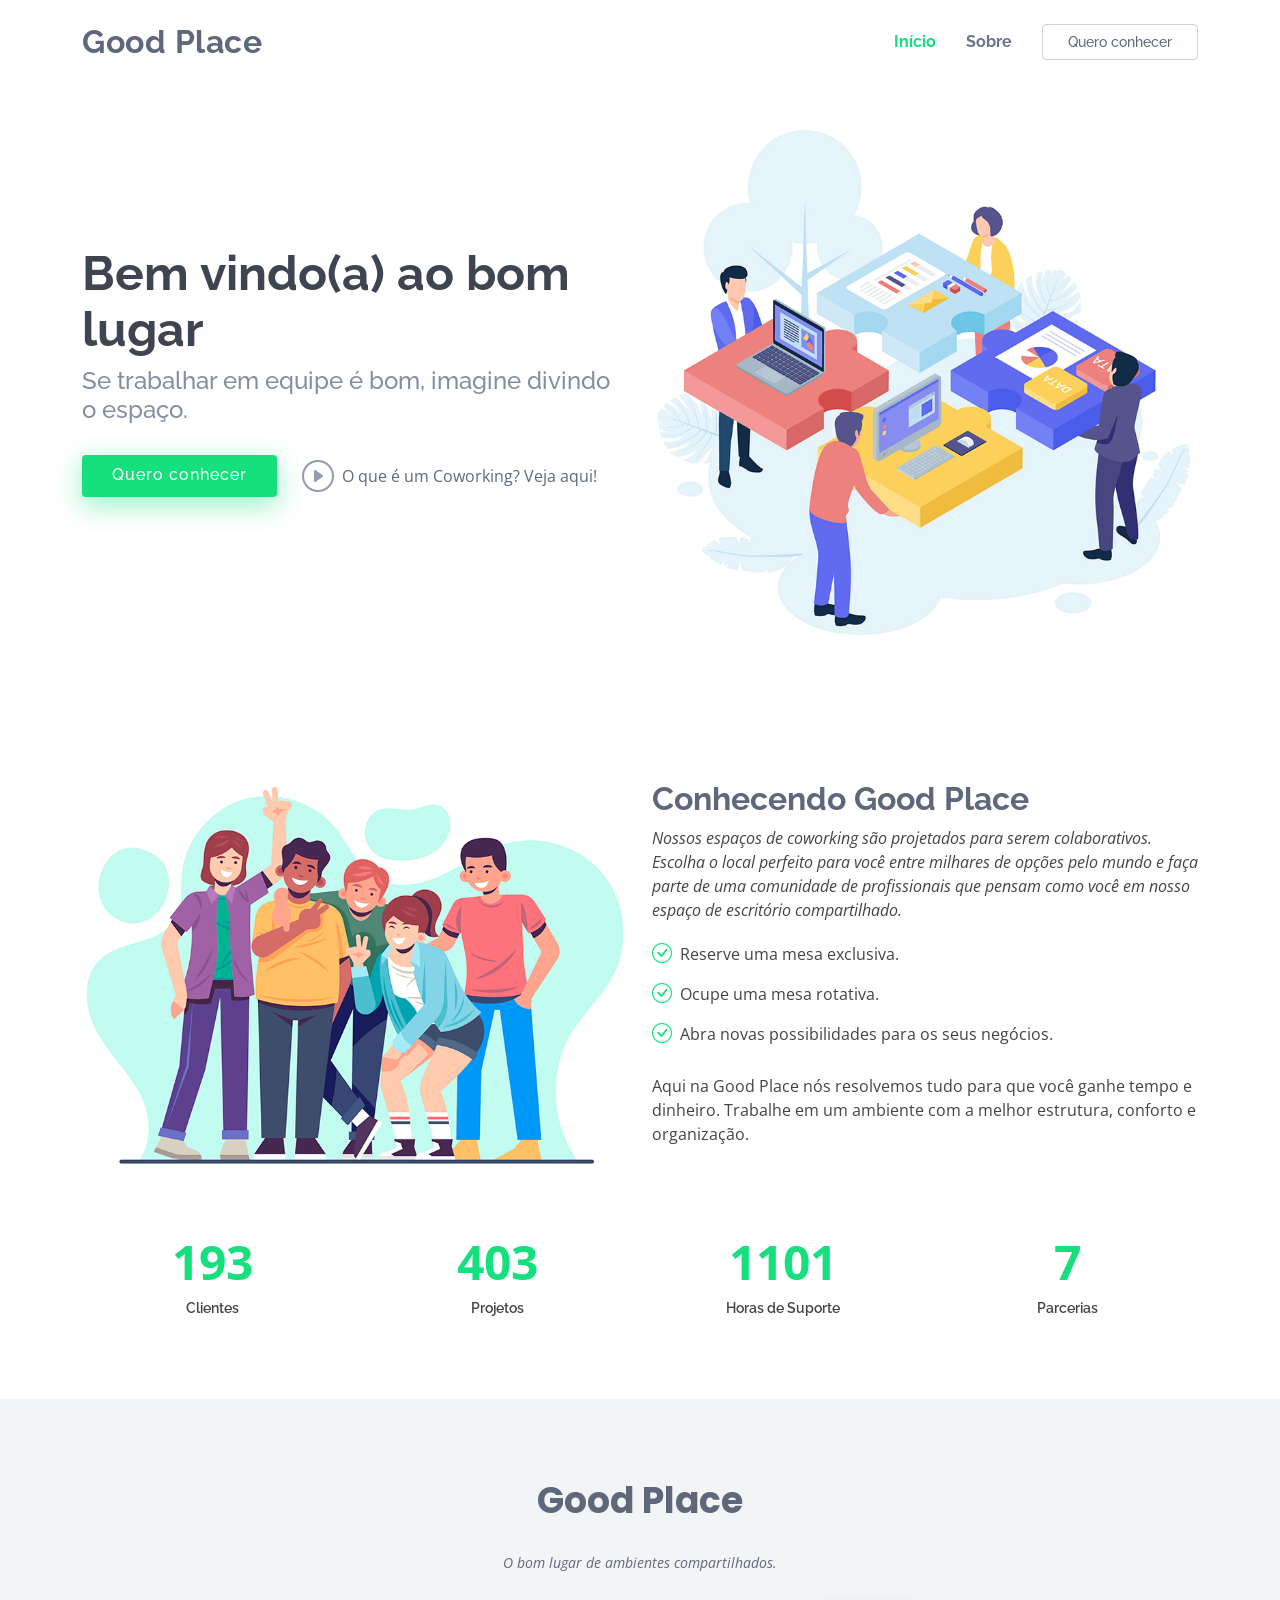
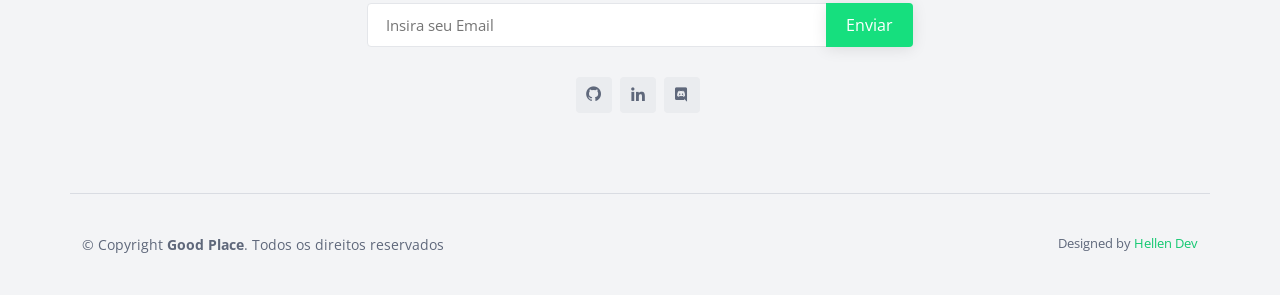
==== Good Place/index.html @ 53672e48 "última versão do webapp" ====
<!DOCTYPE html>
<html lang="en">

<head>
  <meta charset="utf-8">
  <meta content="width=device-width, initial-scale=1.0" name="viewport">

  <title>Good Place</title>
  <meta content="" name="description">
  <meta content="" name="keywords">

  <!-- Favicons -->
  <link href="assets/img/favicon.png" rel="icon">
  <link href="assets/img/apple-touch-icon.png" rel="apple-touch-icon">

  <!-- Google Fonts -->
  <link href="https://fonts.googleapis.com/css?family=Open+Sans:300,300i,400,400i,600,600i,700,700i|Raleway:300,300i,400,400i,500,500i,600,600i,700,700i|Poppins:300,300i,400,400i,500,500i,600,600i,700,700i" rel="stylesheet">

  <!-- Vendor CSS Files -->
  <link href="assets/vendor/bootstrap/css/bootstrap.min.css" rel="stylesheet">
  <link href="assets/vendor/bootstrap-icons/bootstrap-icons.css" rel="stylesheet">
  <link href="assets/vendor/boxicons/css/boxicons.min.css" rel="stylesheet">
  <link href="assets/vendor/glightbox/css/glightbox.min.css" rel="stylesheet">
  <link href="assets/vendor/swiper/swiper-bundle.min.css" rel="stylesheet">

  <!-- Template Main CSS File -->
  <link href="assets/css/style.css" rel="stylesheet">

  <!-- =======================================================
  * Template Name: eNno - v4.10.0
  * Template URL: https://bootstrapmade.com/enno-free-simple-bootstrap-template/
  * Author: BootstrapMade.com
  * License: https://bootstrapmade.com/license/
  ======================================================== -->
</head>

<body>

  <!-- ======= Header ======= -->
  <header id="header" class="fixed-top">
    <div class="container d-flex align-items-center justify-content-between">

      <h1 class="logo"><a href="index.html">Good Place</a></h1>
      <!-- Uncomment below if you prefer to use an image logo -->
      <!-- <a href="index.html" class="logo"><img src="assets/img/logo.png" alt="" class="img-fluid"></a>-->

      <nav id="navbar" class="navbar">
        <ul>
          <li><a class="nav-link scrollto active" href="#hero">Início</a></li>
          <li><a class="nav-link scrollto" href="#about">Sobre</a></li>
          <li><a class="getstarted scrollto" href="#about">Quero conhecer</a></li>
        </ul>
        <i class="bi bi-list mobile-nav-toggle"></i>
      </nav><!-- .navbar -->

    </div>
  </header><!-- End Header -->

  <!-- ======= Hero Section ======= -->
  <section id="hero" class="d-flex align-items-center">

    <div class="container">
      <div class="row">
        <div class="col-lg-6 pt-5 pt-lg-0 order-2 order-lg-1 d-flex flex-column justify-content-center">
          <h1>Bem vindo(a) ao bom lugar</h1>
          <h2>Se trabalhar em equipe é bom, imagine divindo o espaço.</h2>
          <div class="d-flex">
            <a href="#about" class="btn-get-started scrollto">Quero conhecer</a>
            <a href="https://youtu.be/cJDRf1ggTfU" class="glightbox btn-watch-video"><i class="bi bi-play-circle"></i><span>O que é um Coworking? Veja aqui!</span></a>
          </div>
        </div>
        <div class="col-lg-6 order-1 order-lg-2 hero-img">
          <img src="assets/img/hero-img.png" class="img-fluid animated" alt="">
        </div>
      </div>
    </div>

  </section><!-- End Hero -->

  <main id="main">

    

    <!-- ======= About Section ======= -->
    <section id="about" class="about">
      <div class="container">

        <div class="row">
          <div class="col-lg-6">
            <img src="assets/img/about.png" class="img-fluid" alt="">
          </div>
          <div class="col-lg-6 pt-4 pt-lg-0 content">
            <h3>Conhecendo Good Place</h3>
            <p class="fst-italic">
              Nossos espaços de coworking são projetados para serem colaborativos. Escolha o local perfeito para você entre milhares de opções pelo mundo e faça parte de uma comunidade de profissionais que pensam como você em nosso espaço de escritório compartilhado.
            </p>
            <ul>
              <li><i class="bi bi-check-circle"></i> Reserve uma mesa exclusiva.</li>
              <li><i class="bi bi-check-circle"></i> Ocupe uma mesa rotativa.</li>
              <li><i class="bi bi-check-circle"></i> Abra novas possibilidades para os seus negócios.</li>
            </ul>
            <p>
              Aqui na Good Place nós resolvemos tudo para que você ganhe tempo e dinheiro. Trabalhe em um ambiente com a melhor estrutura, conforto e organização.
            </p>
          </div>
        </div>

      </div>
    </section><!-- End About Section -->

    <!-- ======= Counts Section ======= -->
    <section id="counts" class="counts">
      <div class="container">

        <div class="row counters">

          <div class="col-lg-3 col-6 text-center">
            <span data-purecounter-start="0" data-purecounter-end="333" data-purecounter-duration="1" class="purecounter"></span>
            <p>Clientes</p>
          </div>

          <div class="col-lg-3 col-6 text-center">
            <span data-purecounter-start="0" data-purecounter-end="707" data-purecounter-duration="1" class="purecounter"></span>
            <p>Projetos</p>
          </div>

          <div class="col-lg-3 col-6 text-center">
            <span data-purecounter-start="0" data-purecounter-end="2001" data-purecounter-duration="1" class="purecounter"></span>
            <p>Horas de Suporte</p>
          </div>

          <div class="col-lg-3 col-6 text-center">
            <span data-purecounter-start="0" data-purecounter-end="13" data-purecounter-duration="1" class="purecounter"></span>
            <p>Parcerias</p>
          </div>

        </div>

      </div>
    </section><!-- End Counts Section -->

    
  </main><!-- End #main -->

  <!-- ======= Footer ======= -->
  <footer id="footer">

    <div class="footer-top">

      <div class="container">

        <div class="row  justify-content-center">
          <div class="col-lg-6">
            <h3>Good Place</h3>
            <p>O bom lugar de ambientes compartilhados.</p>
          </div>
        </div>

        <div class="row footer-newsletter justify-content-center">
          <div class="col-lg-6">
            <form action="" method="post">
              <input type="email" name="email" placeholder="Insira seu Email"><input type="submit" value="Enviar">
            </form>
          </div>
        </div>

        <div class="social-links">
          <a href="https://github.com/hellendev/" class="github"><i class="bx bxl-github"></i></a>
          <a href="https://www.linkedin.com/in/hellen-vitoria-032a63234/" class="linkedin"><i class="bx bxl-linkedin"></i></a>
          <a href="https://discord.com/channels/hellenvitoria#2309" class="discord"><i class="bx bxl-discord"></i></a>
        </div>

      </div>
    </div>

    <div class="container footer-bottom clearfix">
      <div class="copyright">
        &copy; Copyright <strong><span>Good Place</span></strong>. Todos os direitos reservados
      </div>
      <div class="credits">
        <!-- All the links in the footer should remain intact. -->
        <!-- You can delete the links only if you purchased the pro version. -->
        <!-- Licensing information: https://bootstrapmade.com/license/ -->
        <!-- Purchase the pro version with working PHP/AJAX contact form: https://bootstrapmade.com/enno-free-simple-bootstrap-template/ -->
        Designed by <a href="https://www.linkedin.com/in/hellen-vitoria-032a63234/"  >Hellen Dev</a>
      </div>
    </div>
  </footer><!-- End Footer -->

  <a href="#" class="back-to-top d-flex align-items-center justify-content-center"><i class="bi bi-arrow-up-short"></i></a>

  <!-- Vendor JS Files -->
  <script src="assets/vendor/purecounter/purecounter_vanilla.js"></script>
  <script src="assets/vendor/bootstrap/js/bootstrap.bundle.min.js"></script>
  <script src="assets/vendor/glightbox/js/glightbox.min.js"></script>
  <script src="assets/vendor/isotope-layout/isotope.pkgd.min.js"></script>
  <script src="assets/vendor/swiper/swiper-bundle.min.js"></script>
  <script src="assets/vendor/php-email-form/validate.js"></script>

  <!-- Template Main JS File -->
  <script src="assets/js/main.js"></script>

</body>

</html>
---- Good Place/assets/css/style.css ----
/**
* Template Name: eNno - v4.10.0
* Template URL: https://bootstrapmade.com/enno-free-simple-bootstrap-template/
* Author: BootstrapMade.com
* License: https://bootstrapmade.com/license/
*/

/*--------------------------------------------------------------
# General
--------------------------------------------------------------*/
body {
  font-family: "Open Sans", sans-serif;
  color: #444444;
}

a {
  color: #14c871;
  text-decoration: none;
}

a:hover {
  color: #206bfb;
  text-decoration: none;
}

h1,
h2,
h3,
h4,
h5,
h6 {
  font-family: "Raleway", sans-serif;
}

/*--------------------------------------------------------------
# Back to top button
--------------------------------------------------------------*/
.back-to-top {
  position: fixed;
  visibility: hidden;
  opacity: 0;
  right: 15px;
  bottom: 15px;
  z-index: 996;
  background: #16df7e;
  width: 40px;
  height: 40px;
  border-radius: 4px;
  transition: all 0.4s;
}

.back-to-top i {
  font-size: 24px;
  color: #fff;
  line-height: 0;
}

.back-to-top:hover {
  background: #33eb92;
  color: #fff;
}

.back-to-top.active {
  visibility: visible;
  opacity: 1;
}

/*--------------------------------------------------------------
# Header
--------------------------------------------------------------*/
#header {
  background: #fff;
  transition: all 0.5s;
  z-index: 997;
  padding: 20px 0;
}

#header.header-scrolled {
  box-shadow: 0px 2px 15px rgba(0, 0, 0, 0.1);
  padding: 12px 0;
}

#header .logo {
  font-size: 32px;
  margin: 0;
  padding: 0;
  line-height: 1;
  font-weight: 700;
  letter-spacing: 0.5px;
}

#header .logo a {
  color: #5f687b;
}

#header .logo img {
  max-height: 40px;
}

@media (max-width: 991px) {
  #header {
    padding: 12px 0;
  }
}

/*--------------------------------------------------------------
# Navigation Menu
--------------------------------------------------------------*/
/**
* Desktop Navigation 
*/
.navbar {
  padding: 0;
}

.navbar ul {
  margin: 0;
  padding: 0;
  display: flex;
  list-style: none;
  align-items: center;
}

.navbar li {
  position: relative;
}

.navbar a,
.navbar a:focus {
  display: flex;
  align-items: center;
  justify-content: space-between;
  padding: 10px 0 10px 30px;
  font-family: "Raleway", sans-serif;
  font-size: 16px;
  font-weight: 700;
  color: #6a7489;
  white-space: nowrap;
  transition: 0.3s;
}

.navbar a i,
.navbar a:focus i {
  font-size: 12px;
  line-height: 0;
  margin-left: 5px;
}

.navbar a:hover,
.navbar .active,
.navbar .active:focus,
.navbar li:hover>a {
  color: #16df7e;
}

.navbar .getstarted,
.navbar .getstarted:focus {
  padding: 10px 25px;
  margin-left: 30px;
  border-radius: 4px;
  line-height: 1;
  color: #5f687b;
  font-size: 14px;
  font-weight: 500;
  border: 1px solid #cdd1d9;
}

.navbar .getstarted:hover,
.navbar .getstarted:focus:hover {
  background: #206bfb;
  color: #fff;
  border-color: #206bfb;
}

.navbar .dropdown ul {
  display: block;
  position: absolute;
  left: 14px;
  top: calc(100% + 30px);
  margin: 0;
  padding: 10px 0;
  z-index: 99;
  opacity: 0;
  visibility: hidden;
  background: #fff;
  box-shadow: 0px 0px 30px rgba(127, 137, 161, 0.25);
  transition: 0.3s;
  border-radius: 4px;
}

.navbar .dropdown ul li {
  min-width: 200px;
}

.navbar .dropdown ul a {
  padding: 10px 20px;
  font-size: 15px;
  text-transform: none;
  font-weight: 600;
}

.navbar .dropdown ul a i {
  font-size: 12px;
}

.navbar .dropdown ul a:hover,
.navbar .dropdown ul .active:hover,
.navbar .dropdown ul li:hover>a {
  color: #16df7e;
}

.navbar .dropdown:hover>ul {
  opacity: 1;
  top: 100%;
  visibility: visible;
}

.navbar .dropdown .dropdown ul {
  top: 0;
  left: calc(100% - 30px);
  visibility: hidden;
}

.navbar .dropdown .dropdown:hover>ul {
  opacity: 1;
  top: 0;
  left: 100%;
  visibility: visible;
}

@media (max-width: 1366px) {
  .navbar .dropdown .dropdown ul {
    left: -90%;
  }

  .navbar .dropdown .dropdown:hover>ul {
    left: -100%;
  }
}

/**
* Mobile Navigation 
*/
.mobile-nav-toggle {
  color: #5f687b;
  font-size: 28px;
  cursor: pointer;
  display: none;
  line-height: 0;
  transition: 0.5s;
}

.mobile-nav-toggle.bi-x {
  color: #fff;
}

@media (max-width: 991px) {
  .mobile-nav-toggle {
    display: block;
  }

  .navbar ul {
    display: none;
  }
}

.navbar-mobile {
  position: fixed;
  overflow: hidden;
  top: 0;
  right: 0;
  left: 0;
  bottom: 0;
  background: rgba(73, 80, 94, 0.9);
  transition: 0.3s;
  z-index: 999;
}

.navbar-mobile .mobile-nav-toggle {
  position: absolute;
  top: 15px;
  right: 15px;
}

.navbar-mobile ul {
  display: block;
  position: absolute;
  top: 55px;
  right: 15px;
  bottom: 15px;
  left: 15px;
  padding: 10px 0;
  border-radius: 10px;
  background-color: #fff;
  overflow-y: auto;
  transition: 0.3s;
}

.navbar-mobile a,
.navbar-mobile a:focus {
  padding: 10px 20px;
  font-size: 15px;
  color: #5f687b;
}

.navbar-mobile a:hover,
.navbar-mobile .active,
.navbar-mobile li:hover>a {
  color: #16df7e;
}

.navbar-mobile .getstarted,
.navbar-mobile .getstarted:focus {
  margin: 15px;
  padding: 10px 15px;
}

.navbar-mobile .dropdown ul {
  position: static;
  display: none;
  margin: 10px 20px;
  padding: 10px 0;
  z-index: 99;
  opacity: 1;
  visibility: visible;
  background: #fff;
  box-shadow: 0px 0px 30px rgba(127, 137, 161, 0.25);
}

.navbar-mobile .dropdown ul li {
  min-width: 200px;
}

.navbar-mobile .dropdown ul a {
  padding: 10px 20px;
}

.navbar-mobile .dropdown ul a i {
  font-size: 12px;
}

.navbar-mobile .dropdown ul a:hover,
.navbar-mobile .dropdown ul .active:hover,
.navbar-mobile .dropdown ul li:hover>a {
  color: #16df7e;
}

.navbar-mobile .dropdown>.dropdown-active {
  display: block;
}

/*--------------------------------------------------------------
# Hero Section
--------------------------------------------------------------*/
#hero {
  width: 100%;
  height: 80vh;
  background: #fff;
  padding-top: 82px;
}

#hero h1 {
  margin: 0;
  font-size: 48px;
  font-weight: 700;
  line-height: 56px;
  color: #3e4450;
}

#hero h2 {
  color: #858ea1;
  margin: 10px 0 30px 0;
  font-size: 24px;
}

#hero .btn-get-started {
  font-family: "Raleway", sans-serif;
  font-weight: 500;
  font-size: 16px;
  letter-spacing: 1px;
  display: inline-block;
  padding: 8px 30px 10px 30px;
  border-radius: 4px;
  transition: 0.5s;
  color: #fff;
  background: #16df7e;
  box-shadow: 0 8px 28px rgba(22, 223, 126, 0.45);
}

#hero .btn-get-started:hover {
  background: #206bfb;
  box-shadow: 0 8px 28px rgba(32, 107, 251, 0.45);
}

#hero .btn-watch-video {
  font-size: 16px;
  display: inline-block;
  transition: 0.5s;
  margin-left: 25px;
  color: #5f687b;
  display: inline-flex;
  align-items: center;
  justify-content: center;
}

#hero .btn-watch-video i {
  color: #949cac;
  font-size: 32px;
  line-height: 0;
  margin-right: 8px;
}

#hero .btn-watch-video:hover i {
  color: #16df7e;
}

#hero .animated {
  animation: up-down 2s ease-in-out infinite alternate-reverse both;
}

@media (max-width: 991px) {
  #hero {
    height: 100vh;
  }

  #hero .animated {
    -webkit-animation: none;
    animation: none;
  }

  #hero .hero-img {
    text-align: center;
  }

  #hero .hero-img img {
    width: 50%;
  }
}

@media (max-width: 768px) {
  #hero {
    height: auto;
  }

  #hero h1 {
    font-size: 28px;
    line-height: 36px;
  }

  #hero h2 {
    font-size: 18px;
    line-height: 24px;
    margin-bottom: 30px;
  }

  #hero .hero-img img {
    width: 70%;
  }
}

@media (max-width: 575px) {
  #hero .hero-img img {
    width: 80%;
  }
}

@-webkit-keyframes up-down {
  0% {
    transform: translateY(10px);
  }

  100% {
    transform: translateY(-10px);
  }
}

@keyframes up-down {
  0% {
    transform: translateY(10px);
  }

  100% {
    transform: translateY(-10px);
  }
}

/*--------------------------------------------------------------
# Sections General
--------------------------------------------------------------*/
section {
  padding: 60px 0;
  overflow: hidden;
}

.section-bg {
  background-color: #f9f9fa;
}

.section-title {
  text-align: center;
  padding: 30px 0;
  position: relative;
}

.section-title h2 {
  font-size: 32px;
  font-weight: 700;
  text-transform: uppercase;
  margin-bottom: 20px;
  padding-bottom: 0;
  color: #5f687b;
  position: relative;
  z-index: 2;
}

.section-title span {
  position: absolute;
  top: 30px;
  color: #f0f1f3;
  left: 0;
  right: 0;
  z-index: 1;
  font-weight: 700;
  font-size: 52px;
  text-transform: uppercase;
  line-height: 0;
}

.section-title p {
  margin-bottom: 0;
  position: relative;
  z-index: 2;
}

@media (max-width: 575px) {
  .section-title h2 {
    font-size: 28px;
    margin-bottom: 15px;
  }

  .section-title span {
    font-size: 38px;
  }
}

/*--------------------------------------------------------------
# Featured Services
--------------------------------------------------------------*/
.featured-services {
  padding: 0;
}

.featured-services .icon-box {
  padding: 20px;
  color: #5f687b;
  background: #f9f9fa;
  border-radius: 4px;
  border: 1px solid #f9f9fa;
  transition: 0.3s;
  height: 100%;
}

.featured-services .icon {
  margin: 0 0 15px 0;
}

.featured-services .icon i {
  color: #16df7e;
  font-size: 36px;
}

.featured-services .title {
  font-weight: 600;
  margin-bottom: 15px;
  font-size: 18px;
}

.featured-services .title a {
  color: #5f687b;
  transition: 0.3s;
}

.featured-services .icon-box:hover {
  border-color: #eaecef;
}

.featured-services .icon-box:hover .title a {
  color: #16df7e;
}

.featured-services .description {
  line-height: 24px;
  font-size: 14px;
}

/*--------------------------------------------------------------
# About
--------------------------------------------------------------*/
.about .content h3 {
  font-weight: 700;
  font-size: 32px;
  color: #5f687b;
}

.about .content ul {
  list-style: none;
  padding: 0;
}

.about .content ul li {
  padding-bottom: 10px;
}

.about .content ul i {
  font-size: 20px;
  padding-right: 4px;
  color: #16df7e;
}

.about .content p:last-child {
  margin-bottom: 0;
}

/*--------------------------------------------------------------
# Counts
--------------------------------------------------------------*/
.counts {
  padding-top: 0;
}

.counts .counters span {
  font-size: 48px;
  display: block;
  color: #16df7e;
  font-weight: 700;
}

.counts .counters p {
  padding: 0;
  margin: 0 0 20px 0;
  font-family: "Raleway", sans-serif;
  font-size: 14px;
  font-weight: 600;
}

/*--------------------------------------------------------------
# Services
--------------------------------------------------------------*/
.services .icon-box {
  text-align: center;
  border: 1px solid #fff;
  padding: 80px 20px;
  transition: all ease-in-out 0.3s;
  background: #fff;
}

.services .icon-box .icon {
  margin: 0 auto;
  display: flex;
  align-items: center;
  justify-content: center;
  margin-bottom: 20px;
  transition: ease-in-out 0.3s;
}

.services .icon-box .icon i {
  color: #16df7e;
  font-size: 36px;
  transition: 0.3s;
}

.services .icon-box h4 {
  font-weight: 700;
  margin-bottom: 15px;
  font-size: 24px;
}

.services .icon-box h4 a {
  color: #5f687b;
  transition: ease-in-out 0.3s;
}

.services .icon-box p {
  line-height: 24px;
  font-size: 14px;
  margin-bottom: 0;
}

.services .icon-box:hover {
  border-color: #eaecef;
}

.services .icon-box:hover h4 a {
  color: #16df7e;
}

/*--------------------------------------------------------------
# Portfolio
--------------------------------------------------------------*/


/*--------------------------------------------------------------
# Testimonials
--------------------------------------------------------------*/


/*--------------------------------------------------------------
# Cta
--------------------------------------------------------------*/
.cta {
  background: #16df7e;
  background-size: cover;
  padding: 60px 0;
}

.cta h3 {
  color: #fff;
  font-size: 28px;
  font-weight: 700;
}

.cta p {
  color: #fff;
}

.cta .cta-btn {
  font-family: "Raleway", sans-serif;
  text-transform: uppercase;
  font-weight: 500;
  font-size: 16px;
  letter-spacing: 1px;
  display: inline-block;
  padding: 8px 28px;
  border-radius: 4px;
  transition: 0.5s;
  margin-top: 10px;
  border: 2px solid #fff;
  color: #fff;
}

.cta .cta-btn:hover {
  background: #206bfb;
  border-color: #206bfb;
}

/*--------------------------------------------------------------
# Team
--------------------------------------------------------------*/
/*--------------------------------------------------------------
# Contact
--------------------------------------------------------------*/

@-webkit-keyframes animate-loading {
  0% {
    transform: rotate(0deg);
  }

  100% {
    transform: rotate(360deg);
  }
}

@keyframes animate-loading {
  0% {
    transform: rotate(0deg);
  }

  100% {
    transform: rotate(360deg);
  }
}

/*--------------------------------------------------------------
# Breadcrumbs
--------------------------------------------------------------*/
.breadcrumbs {
  padding: 15px 0;
  background: #f9f9fa;
  min-height: 40px;
  margin-top: 82px;
}

.breadcrumbs h2 {
  font-size: 36px;
  font-weight: 300;
}

.breadcrumbs ol {
  display: flex;
  flex-wrap: wrap;
  list-style: none;
  padding: 0;
  margin: 0;
}

.breadcrumbs ol li+li {
  padding-left: 10px;
}

.breadcrumbs ol li+li::before {
  display: inline-block;
  padding-right: 10px;
  color: #778196;
  content: "/";
}

@media (max-width: 992px) {
  .breadcrumbs {
    margin-top: 58px;
  }

  .breadcrumbs .d-flex {
    display: block !important;
  }

  .breadcrumbs ol {
    display: block;
  }

  .breadcrumbs ol li {
    display: inline-block;
  }
}

/*--------------------------------------------------------------
# Footer
--------------------------------------------------------------*/
#footer {
  background-color: #f3f4f6;
  color: #5f687b;
  font-size: 14px;
  position: relative;
}

#footer .footer-top {
  position: relative;
  z-index: 2;
  text-align: center;
  padding: 80px 0;
}

#footer .footer-top h3 {
  font-size: 36px;
  font-weight: 700;
  color: #5f687b;
  position: relative;
  font-family: "Poppins", sans-serif;
  padding-bottom: 0;
  margin-bottom: 0;
}

#footer .footer-top p {
  font-size: 15;
  font-style: italic;
  margin: 30px 0 0 0;
  padding: 0;
}

#footer .footer-top .footer-newsletter {
  text-align: center;
  font-size: 15px;
  margin-top: 30px;
}

#footer .footer-top .footer-newsletter form {
  background: #fff;
  padding: 6px 10px;
  position: relative;
  border-radius: 4px;
  text-align: left;
  border: 1px solid #e4e6ea;
}

#footer .footer-top .footer-newsletter form input[type=email] {
  border: 0;
  padding: 4px 8px;
  width: calc(100% - 100px);
}

#footer .footer-top .footer-newsletter form input[type=submit] {
  position: absolute;
  top: -1px;
  right: -1px;
  bottom: -1px;
  border: 0;
  background: none;
  font-size: 16px;
  padding: 0 20px;
  background: #16df7e;
  color: #fff;
  transition: 0.3s;
  border-radius: 0 4px 4px 0;
  box-shadow: 0px 2px 15px rgba(0, 0, 0, 0.1);
}

#footer .footer-top .footer-newsletter form input[type=submit]:hover {
  background: #206bfb;
}

#footer .footer-top .social-links {
  margin-top: 30px;
}

#footer .footer-top .social-links a {
  font-size: 18px;
  display: inline-block;
  background: #eaecef;
  color: #5f687b;
  line-height: 1;
  padding: 8px 0;
  margin-right: 4px;
  border-radius: 4px;
  text-align: center;
  width: 36px;
  height: 36px;
  transition: 0.3s;
}

#footer .footer-top .social-links a:hover {
  background: #16df7e;
  color: #fff;
  text-decoration: none;
}

#footer .footer-bottom {
  border-top: 1px solid #d9dce2;
  z-index: 2;
  position: relative;
  padding-top: 40px;
  padding-bottom: 40px;
}

#footer .copyright {
  float: left;
}

#footer .credits {
  float: right;
  font-size: 13px;
}

@media (max-width: 992px) {

  #footer .copyright,
  #footer .credits {
    float: none;
    -moz-text-align-last: center;
    text-align-last: center;
  }
}
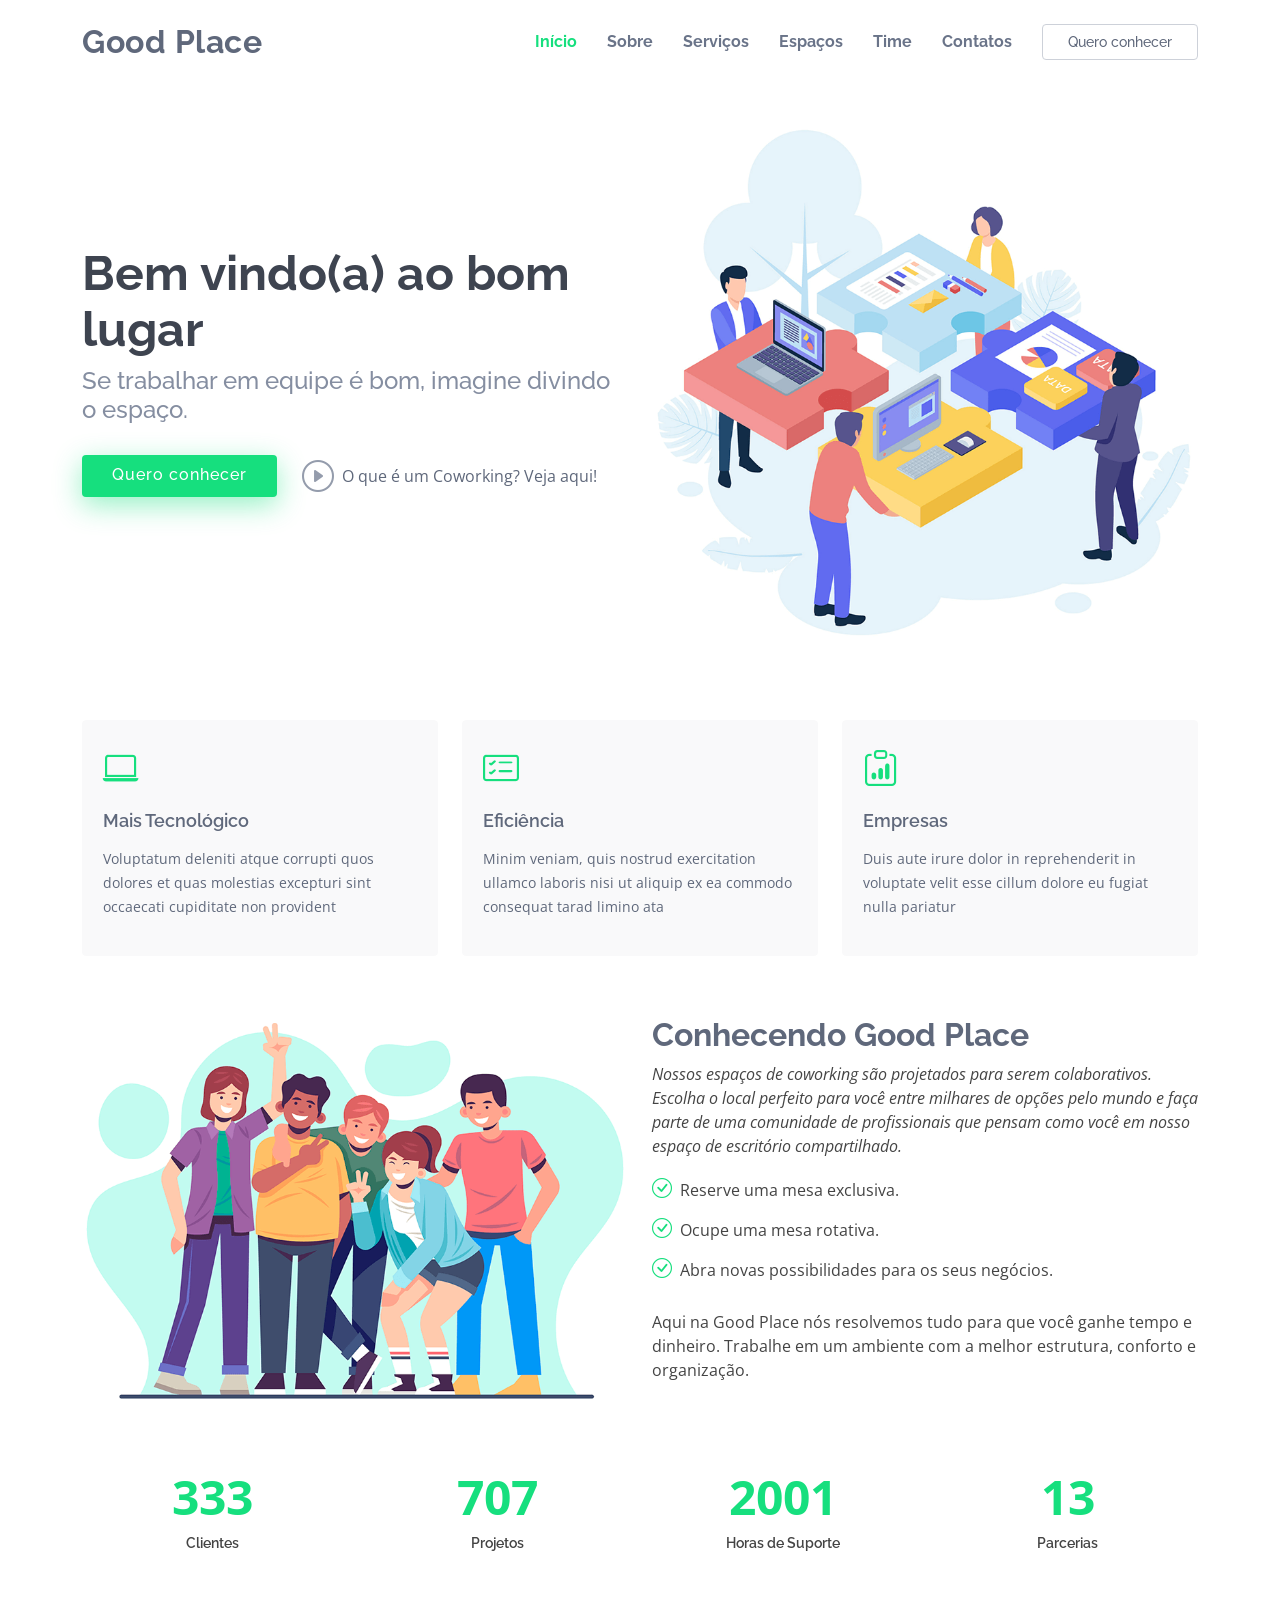
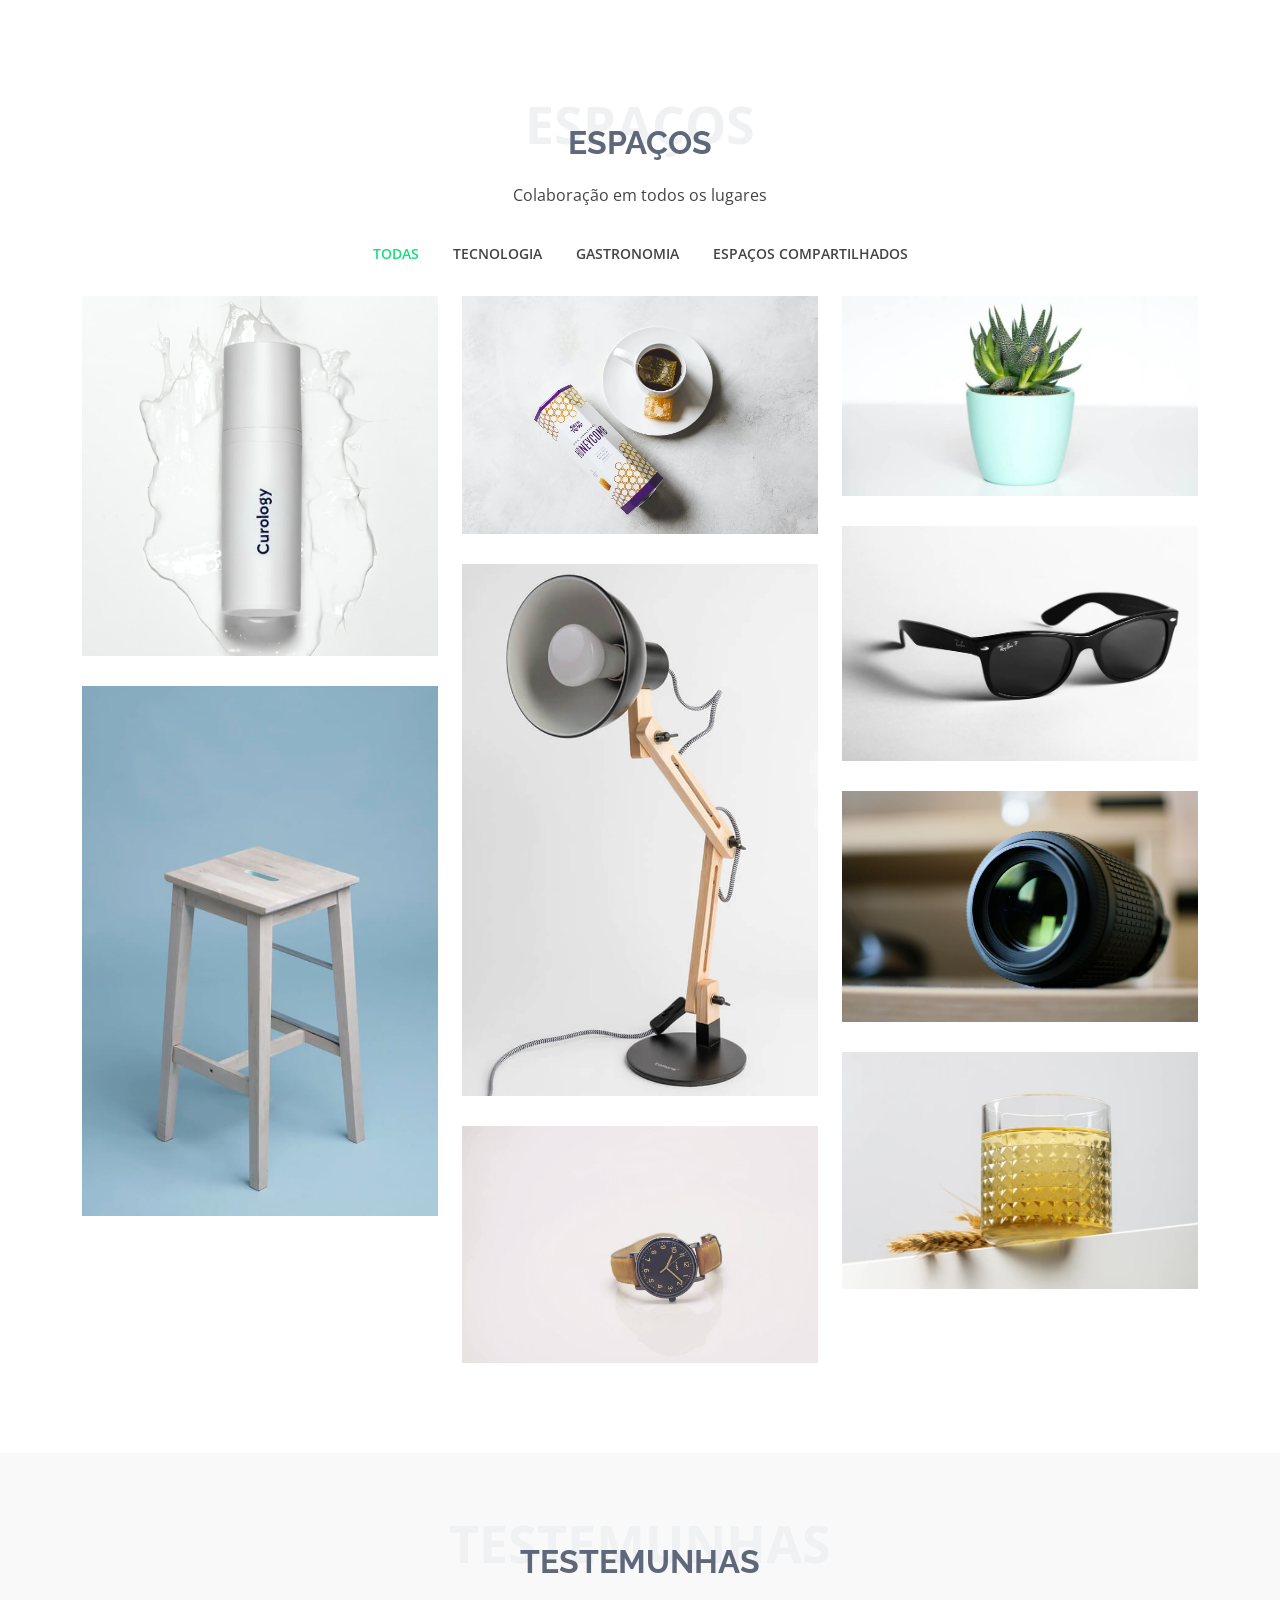
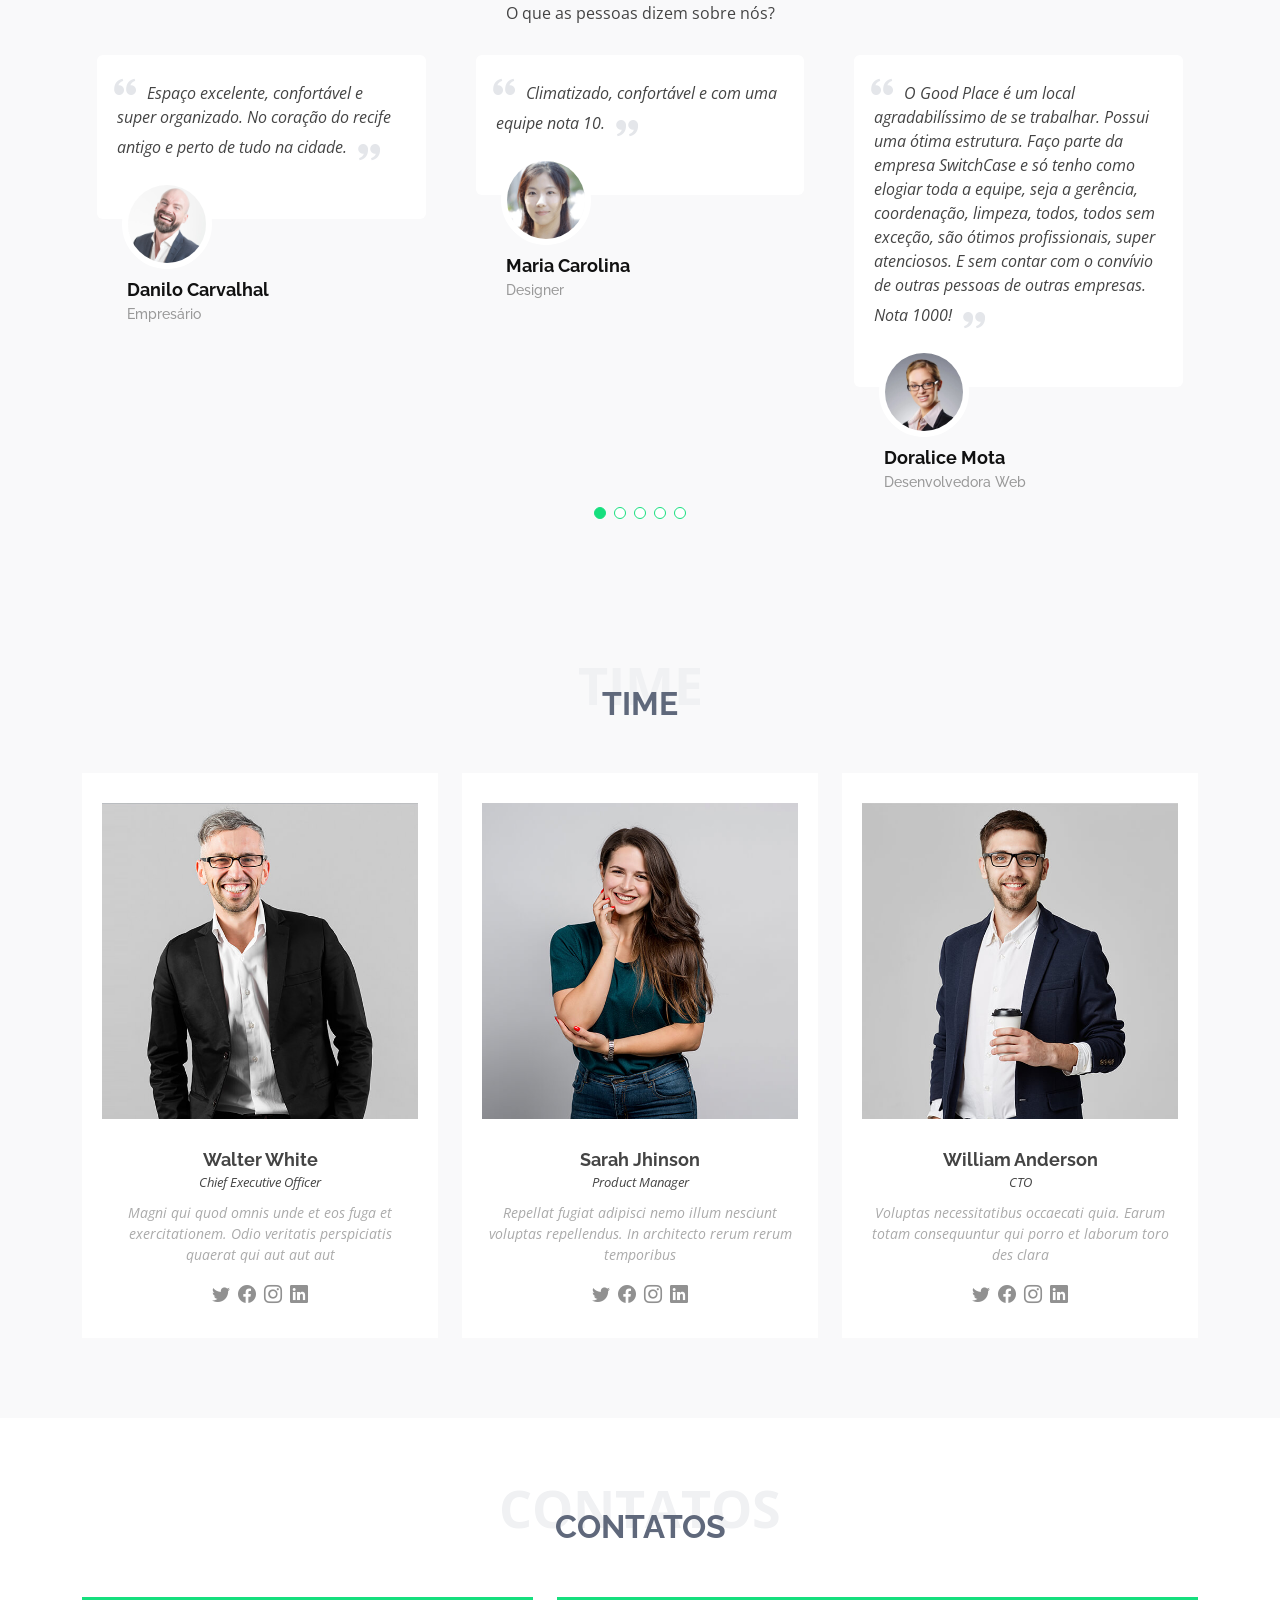
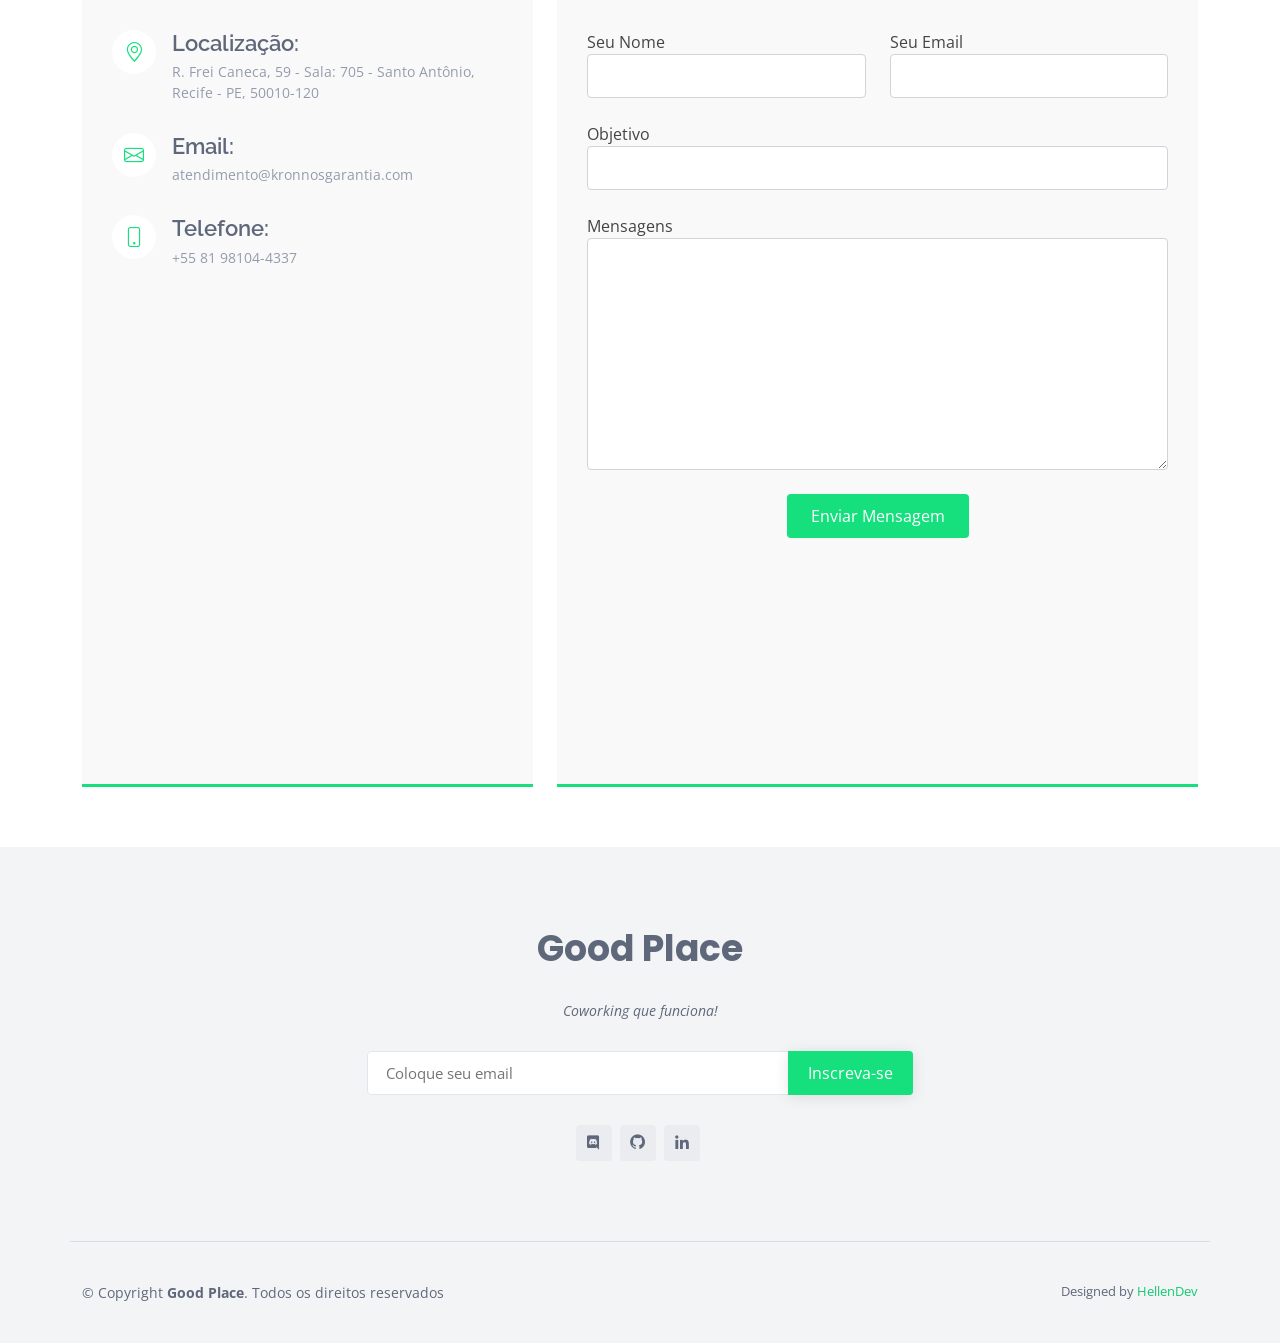
==== commit a4edc79a: "Primeira versão do webapp" ====
--- a/Good Place/index.html
+++ b/Good Place/index.html
@@ -5,7 +5,7 @@
   <meta charset="utf-8">
   <meta content="width=device-width, initial-scale=1.0" name="viewport">
 
-  <title>Good Place</title>
+  <title>eNno Bootstrap Template - Index</title>
   <meta content="" name="description">
   <meta content="" name="keywords">
 
@@ -48,6 +48,10 @@
         <ul>
           <li><a class="nav-link scrollto active" href="#hero">Início</a></li>
           <li><a class="nav-link scrollto" href="#about">Sobre</a></li>
+          <li><a class="nav-link scrollto" href="#services">Serviços</a></li>
+          <li><a class="nav-link scrollto " href="#portfolio">Espaços</a></li>
+          <li><a class="nav-link scrollto" href="#team">Time</a></li>
+          <li><a class="nav-link scrollto" href="#contact">Contatos</a></li>
           <li><a class="getstarted scrollto" href="#about">Quero conhecer</a></li>
         </ul>
         <i class="bi bi-list mobile-nav-toggle"></i>
@@ -66,7 +70,7 @@
           <h2>Se trabalhar em equipe é bom, imagine divindo o espaço.</h2>
           <div class="d-flex">
             <a href="#about" class="btn-get-started scrollto">Quero conhecer</a>
-            <a href="https://youtu.be/cJDRf1ggTfU" class="glightbox btn-watch-video"><i class="bi bi-play-circle"></i><span>O que é um Coworking? Veja aqui!</span></a>
+            <a href="https://www.youtube.com/watch?v=jDDaplaOz7Q" class="glightbox btn-watch-video"><i class="bi bi-play-circle"></i><span>O que é um Coworking? Veja aqui!</span></a>
           </div>
         </div>
         <div class="col-lg-6 order-1 order-lg-2 hero-img">
@@ -79,7 +83,36 @@
 
   <main id="main">
 
-    
+    <!-- ======= Featured Services Section ======= -->
+    <section id="featured-services" class="featured-services">
+      <div class="container">
+
+        <div class="row">
+          <div class="col-lg-4 col-md-6">
+            <div class="icon-box">
+              <div class="icon"><i class="bi bi-laptop"></i></div>
+              <h4 class="title"><a href="">Mais Tecnológico</a></h4>
+              <p class="description">Voluptatum deleniti atque corrupti quos dolores et quas molestias excepturi sint occaecati cupiditate non provident</p>
+            </div>
+          </div>
+          <div class="col-lg-4 col-md-6 mt-4 mt-md-0">
+            <div class="icon-box">
+              <div class="icon"><i class="bi bi-card-checklist"></i></div>
+              <h4 class="title"><a href="">Eficiência</a></h4>
+              <p class="description">Minim veniam, quis nostrud exercitation ullamco laboris nisi ut aliquip ex ea commodo consequat tarad limino ata</p>
+            </div>
+          </div>
+          <div class="col-lg-4 col-md-6 mt-4 mt-lg-0">
+            <div class="icon-box">
+              <div class="icon"><i class="bi bi-clipboard-data"></i></div>
+              <h4 class="title"><a href="">Empresas</a></h4>
+              <p class="description">Duis aute irure dolor in reprehenderit in voluptate velit esse cillum dolore eu fugiat nulla pariatur</p>
+            </div>
+          </div>
+        </div>
+
+      </div>
+    </section><!-- End Featured Services Section -->
 
     <!-- ======= About Section ======= -->
     <section id="about" class="about">
@@ -139,7 +172,347 @@
       </div>
     </section><!-- End Counts Section -->
 
-    
+    <!-- ======= Portfolio Section ======= -->
+    <section id="portfolio" class="portfolio">
+      <div class="container">
+
+        <div class="section-title">
+          <span>Espaços</span>
+          <h2>Espaços</h2>
+          <p>Colaboração em todos os lugares</p>
+        </div>
+
+        <div class="row">
+          <div class="col-lg-12 d-flex justify-content-center">
+            <ul id="portfolio-flters">
+              <li data-filter="*" class="filter-active">Todas</li>
+              <li data-filter=".filter-app">Tecnologia</li>
+              <li data-filter=".filter-card">Gastronomia</li>
+              <li data-filter=".filter-web">Espaços Compartilhados</li>
+            </ul>
+          </div>
+        </div>
+
+        <div class="row portfolio-container">
+
+          <div class="col-lg-4 col-md-6 portfolio-item filter-app">
+            <img src="assets/img/portfolio/portfolio-1.jpg" class="img-fluid" alt="">
+            <div class="portfolio-info">
+              <h4>Place Tec 1</h4>
+              <p>Place Tec</p>
+              <a href="assets/img/portfolio/portfolio-1.jpg" data-gallery="portfolioGallery" class="portfolio-lightbox preview-link" title="App 1"><i class="bx bx-plus"></i></a>
+              <a href="portfolio-details.html" class="details-link" title="More Details"><i class="bx bx-link"></i></a>
+            </div>
+          </div>
+
+          <div class="col-lg-4 col-md-6 portfolio-item filter-web">
+            <img src="assets/img/portfolio/portfolio-2.jpg" class="img-fluid" alt="">
+            <div class="portfolio-info">
+              <h4>Place Comp 1</h4>
+              <p>Place Comp</p>
+              <a href="assets/img/portfolio/portfolio-2.jpg" data-gallery="portfolioGallery" class="portfolio-lightbox preview-link" title="Web 3"><i class="bx bx-plus"></i></a>
+              <a href="portfolio-details.html" class="details-link" title="More Details"><i class="bx bx-link"></i></a>
+            </div>
+          </div>
+
+          <div class="col-lg-4 col-md-6 portfolio-item filter-app">
+            <img src="assets/img/portfolio/portfolio-3.jpg" class="img-fluid" alt="">
+            <div class="portfolio-info">
+              <h4>Place Tec 2</h4>
+              <p>Place Tec</p>
+              <a href="assets/img/portfolio/portfolio-3.jpg" data-gallery="portfolioGallery" class="portfolio-lightbox preview-link" title="App 2"><i class="bx bx-plus"></i></a>
+              <a href="portfolio-details.html" class="details-link" title="More Details"><i class="bx bx-link"></i></a>
+            </div>
+          </div>
+
+          <div class="col-lg-4 col-md-6 portfolio-item filter-card">
+            <img src="assets/img/portfolio/portfolio-4.jpg" class="img-fluid" alt="">
+            <div class="portfolio-info">
+              <h4>Place Gastro 2</h4>
+              <p>Place Gastro</p>
+              <a href="assets/img/portfolio/portfolio-4.jpg" data-gallery="portfolioGallery" class="portfolio-lightbox preview-link" title="Card 2"><i class="bx bx-plus"></i></a>
+              <a href="portfolio-details.html" class="details-link" title="More Details"><i class="bx bx-link"></i></a>
+            </div>
+          </div>
+
+          <div class="col-lg-4 col-md-6 portfolio-item filter-web">
+            <img src="assets/img/portfolio/portfolio-5.jpg" class="img-fluid" alt="">
+            <div class="portfolio-info">
+              <h4>Place Comp 2</h4>
+              <p>Place Comp</p>
+              <a href="assets/img/portfolio/portfolio-5.jpg" data-gallery="portfolioGallery" class="portfolio-lightbox preview-link" title="Web 2"><i class="bx bx-plus"></i></a>
+              <a href="portfolio-details.html" class="details-link" title="More Details"><i class="bx bx-link"></i></a>
+            </div>
+          </div>
+
+          <div class="col-lg-4 col-md-6 portfolio-item filter-app">
+            <img src="assets/img/portfolio/portfolio-6.jpg" class="img-fluid" alt="">
+            <div class="portfolio-info">
+              <h4>Place Tec 3</h4>
+              <p>Place Tec</p>
+              <a href="assets/img/portfolio/portfolio-6.jpg" data-gallery="portfolioGallery" class="portfolio-lightbox preview-link" title="App 3"><i class="bx bx-plus"></i></a>
+              <a href="portfolio-details.html" class="details-link" title="More Details"><i class="bx bx-link"></i></a>
+            </div>
+          </div>
+
+          <div class="col-lg-4 col-md-6 portfolio-item filter-card">
+            <img src="assets/img/portfolio/portfolio-7.jpg" class="img-fluid" alt="">
+            <div class="portfolio-info">
+              <h4>Place Gastro 1</h4>
+              <p>Place Gastro</p>
+              <a href="assets/img/portfolio/portfolio-7.jpg" data-gallery="portfolioGallery" class="portfolio-lightbox preview-link" title="Card 1"><i class="bx bx-plus"></i></a>
+              <a href="portfolio-details.html" class="details-link" title="More Details"><i class="bx bx-link"></i></a>
+            </div>
+          </div>
+
+          <div class="col-lg-4 col-md-6 portfolio-item filter-card">
+            <img src="assets/img/portfolio/portfolio-8.jpg" class="img-fluid" alt="">
+            <div class="portfolio-info">
+              <h4>Place Gastro 3</h4>
+              <p>Place Gastro</p>
+              <a href="assets/img/portfolio/portfolio-8.jpg" data-gallery="portfolioGallery" class="portfolio-lightbox preview-link" title="Card 3"><i class="bx bx-plus"></i></a>
+              <a href="portfolio-details.html" class="details-link" title="More Details"><i class="bx bx-link"></i></a>
+            </div>
+          </div>
+
+          <div class="col-lg-4 col-md-6 portfolio-item filter-web">
+            <img src="assets/img/portfolio/portfolio-9.jpg" class="img-fluid" alt="">
+            <div class="portfolio-info">
+              <h4>Place Comp 3</h4>
+              <p>Place Comp</p>
+              <a href="assets/img/portfolio/portfolio-9.jpg" data-gallery="portfolioGallery" class="portfolio-lightbox preview-link" title="Web 3"><i class="bx bx-plus"></i></a>
+              <a href="portfolio-details.html" class="details-link" title="More Details"><i class="bx bx-link"></i></a>
+            </div>
+          </div>
+
+        </div>
+
+      </div>
+    </section><!-- End Portfolio Section -->
+
+    <!-- ======= Testimonials Section ======= -->
+    <section id="testimonials" class="testimonials section-bg">
+      <div class="container">
+
+        <div class="section-title">
+          <span>Testemunhas</span>
+          <h2>Testemunhas</h2>
+          <p>O que as pessoas dizem sobre nós?</p>
+        </div>
+
+        <div class="testimonials-slider swiper" data-aos="fade-up" data-aos-delay="100">
+          <div class="swiper-wrapper">
+
+            <div class="swiper-slide">
+              <div class="testimonial-item">
+                <p>
+                  <i class="bx bxs-quote-alt-left quote-icon-left"></i>
+                  Espaço excelente, confortável e super organizado. No coração do recife antigo e perto de tudo na cidade.
+                  <i class="bx bxs-quote-alt-right quote-icon-right"></i>
+                </p>
+                <img src="assets/img/testimonials/testimonials-1.jpg" class="testimonial-img" alt="">
+                <h3>Danilo Carvalhal</h3>
+                <h4>Empresário</h4>
+              </div>
+            </div><!-- End testimonial item -->
+
+            <div class="swiper-slide">
+              <div class="testimonial-item">
+                <p>
+                  <i class="bx bxs-quote-alt-left quote-icon-left"></i>
+                  Climatizado, confortável e com uma equipe nota 10.
+                  <i class="bx bxs-quote-alt-right quote-icon-right"></i>
+                </p>
+                <img src="assets/img/testimonials/testimonials-2.jpg" class="testimonial-img" alt="">
+                <h3>Maria Carolina</h3>
+                <h4>Designer</h4>
+              </div>
+            </div><!-- End testimonial item -->
+
+            <div class="swiper-slide">
+              <div class="testimonial-item">
+                <p>
+                  <i class="bx bxs-quote-alt-left quote-icon-left"></i>
+                  O Good Place é um local agradabilíssimo de se trabalhar. Possui uma ótima estrutura. Faço parte da empresa SwitchCase e só tenho como elogiar toda a equipe, seja a gerência, coordenação, limpeza, todos, todos sem exceção, são ótimos profissionais, super atenciosos. E sem contar com o convívio de outras pessoas de outras empresas.
+
+Nota 1000!
+                  <i class="bx bxs-quote-alt-right quote-icon-right"></i>
+                </p>
+                <img src="assets/img/testimonials/testimonials-3.jpg" class="testimonial-img" alt="">
+                <h3>Doralice Mota</h3>
+                <h4>Desenvolvedora Web</h4>
+              </div>
+            </div><!-- End testimonial item -->
+
+            <div class="swiper-slide">
+              <div class="testimonial-item">
+                <p>
+                  <i class="bx bxs-quote-alt-left quote-icon-left"></i>
+                  Fugiat enim eram quae cillum dolore dolor amet nulla culpa multos export minim fugiat minim velit minim dolor enim duis veniam ipsum anim magna sunt elit fore quem dolore labore illum veniam.
+                  <i class="bx bxs-quote-alt-right quote-icon-right"></i>
+                </p>
+                <img src="assets/img/testimonials/testimonials-4.jpg" class="testimonial-img" alt="">
+                <h3>Matt Brandon</h3>
+                <h4>Freelancer</h4>
+              </div>
+            </div><!-- End testimonial item -->
+
+            <div class="swiper-slide">
+              <div class="testimonial-item">
+                <p>
+                  <i class="bx bxs-quote-alt-left quote-icon-left"></i>
+                  Quis quorum aliqua sint quem legam fore sunt eram irure aliqua veniam tempor noster veniam enim culpa labore duis sunt culpa nulla illum cillum fugiat legam esse veniam culpa fore nisi cillum quid.
+                  <i class="bx bxs-quote-alt-right quote-icon-right"></i>
+                </p>
+                <img src="assets/img/testimonials/testimonials-5.jpg" class="testimonial-img" alt="">
+                <h3>John Larson</h3>
+                <h4>Entrepreneur</h4>
+              </div>
+            </div><!-- End testimonial item -->
+
+          </div>
+          <div class="swiper-pagination"></div>
+        </div>
+
+      </div>
+    </section><!-- End Testimonials Section -->
+
+    <!-- ======= Team Section ======= -->
+    <section id="team" class="team section-bg">
+      <div class="container">
+
+        <div class="section-title">
+          <span>Time</span>
+          <h2>Time</h2>
+        </div>
+
+        <div class="row">
+          <div class="col-lg-4 col-md-6 d-flex align-items-stretch">
+            <div class="member">
+              <img src="assets/img/team/team-1.jpg" alt="">
+              <h4>Walter White</h4>
+              <span>Chief Executive Officer</span>
+              <p>
+                Magni qui quod omnis unde et eos fuga et exercitationem. Odio veritatis perspiciatis quaerat qui aut aut aut
+              </p>
+              <div class="social">
+                <a href=""><i class="bi bi-twitter"></i></a>
+                <a href=""><i class="bi bi-facebook"></i></a>
+                <a href=""><i class="bi bi-instagram"></i></a>
+                <a href=""><i class="bi bi-linkedin"></i></a>
+              </div>
+            </div>
+          </div>
+
+          <div class="col-lg-4 col-md-6 d-flex align-items-stretch">
+            <div class="member">
+              <img src="assets/img/team/team-2.jpg" alt="">
+              <h4>Sarah Jhinson</h4>
+              <span>Product Manager</span>
+              <p>
+                Repellat fugiat adipisci nemo illum nesciunt voluptas repellendus. In architecto rerum rerum temporibus
+              </p>
+              <div class="social">
+                <a href=""><i class="bi bi-twitter"></i></a>
+                <a href=""><i class="bi bi-facebook"></i></a>
+                <a href=""><i class="bi bi-instagram"></i></a>
+                <a href=""><i class="bi bi-linkedin"></i></a>
+              </div>
+            </div>
+          </div>
+
+          <div class="col-lg-4 col-md-6 d-flex align-items-stretch">
+            <div class="member">
+              <img src="assets/img/team/team-3.jpg" alt="">
+              <h4>William Anderson</h4>
+              <span>CTO</span>
+              <p>
+                Voluptas necessitatibus occaecati quia. Earum totam consequuntur qui porro et laborum toro des clara
+              </p>
+              <div class="social">
+                <a href=""><i class="bi bi-twitter"></i></a>
+                <a href=""><i class="bi bi-facebook"></i></a>
+                <a href=""><i class="bi bi-instagram"></i></a>
+                <a href=""><i class="bi bi-linkedin"></i></a>
+              </div>
+            </div>
+          </div>
+
+        </div>
+
+      </div>
+    </section><!-- End Team Section -->
+
+    <!-- ======= Contact Section ======= -->
+    <section id="contact" class="contact">
+      <div class="container">
+
+        <div class="section-title">
+          <span>Contatos</span>
+          <h2>Contatos</h2>
+        </div>
+
+        <div class="row">
+
+          <div class="col-lg-5 d-flex align-items-stretch">
+            <div class="info">
+              <div class="address">
+                <i class="bi bi-geo-alt"></i>
+                <h4>Localização:</h4>
+                <p>R. Frei Caneca, 59 - Sala: 705 - Santo Antônio, Recife - PE, 50010-120</p>
+              </div>
+
+              <div class="email">
+                <i class="bi bi-envelope"></i>
+                <h4>Email:</h4>
+                <p>atendimento@kronnosgarantia.com</p>
+              </div>
+
+              <div class="phone">
+                <i class="bi bi-phone"></i>
+                <h4>Telefone:</h4>
+                <p>+55 81 98104-4337</p>
+              </div>
+
+              <iframe src= "https://www.google.com/maps/embed?pb=!1m18!1m12!1m3!1d3950.3567482822964!2d-34.88252545964769!3d-8.06504628062825!2m3!1f0!2f0!3f0!3m2!1i1024!2i768!4f13.1!3m3!1m2!1s0x7ab19189d29d047%3A0x88df8b5bb8a1a1e8!2sKRONNOS%20GARANTIA%20LTDA!5e0!3m2!1spt-BR!2sbr!4v1684196813044!5m2!1spt-BR!2sbr" width="600" height="450" style="border:0;" allowfullscreen="" loading="lazy" referrerpolicy="no-referrer-when-downgrade"></iframe>
+            </div>
+
+          </div>
+
+          <div class="col-lg-7 mt-5 mt-lg-0 d-flex align-items-stretch">
+            <form action="forms/contact.php" method="post" role="form" class="php-email-form">
+              <div class="row">
+                <div class="form-group col-md-6">
+                  <label for="name">Seu Nome</label>
+                  <input type="text" name="name" class="form-control" id="name" required>
+                </div>
+                <div class="form-group col-md-6 mt-3 mt-md-0">
+                  <label for="name">Seu Email</label>
+                  <input type="email" class="form-control" name="email" id="email" required>
+                </div>
+              </div>
+              <div class="form-group mt-3">
+                <label for="name">Objetivo</label>
+                <input type="text" class="form-control" name="subject" id="subject" required>
+              </div>
+              <div class="form-group mt-3">
+                <label for="name">Mensagens</label>
+                <textarea class="form-control" name="message" rows="10" required></textarea>
+              </div>
+              <div class="my-3">
+                <div class="loading">Carregando</div>
+                <div class="error-message"></div>
+                <div class="sent-message">Sua mensagem foi enviada. Agradecemos!</div>
+              </div>
+              <div class="text-center"><button type="submit">Enviar Mensagem</button></div>
+            </form>
+          </div>
+
+        </div>
+
+      </div>
+    </section><!-- End Contact Section -->
+
   </main><!-- End #main -->
 
   <!-- ======= Footer ======= -->
@@ -152,22 +525,22 @@
         <div class="row  justify-content-center">
           <div class="col-lg-6">
             <h3>Good Place</h3>
-            <p>O bom lugar de ambientes compartilhados.</p>
+            <p>Coworking que funciona!</p>
           </div>
         </div>
 
         <div class="row footer-newsletter justify-content-center">
           <div class="col-lg-6">
             <form action="" method="post">
-              <input type="email" name="email" placeholder="Insira seu Email"><input type="submit" value="Enviar">
+              <input type="email" name="email" placeholder="Coloque seu email"><input type="submit" value="Inscreva-se">
             </form>
           </div>
         </div>
 
         <div class="social-links">
-          <a href="https://github.com/hellendev/" class="github"><i class="bx bxl-github"></i></a>
-          <a href="https://www.linkedin.com/in/hellen-vitoria-032a63234/" class="linkedin"><i class="bx bxl-linkedin"></i></a>
-          <a href="https://discord.com/channels/hellenvitoria#2309" class="discord"><i class="bx bxl-discord"></i></a>
+          <a href="#" class="discord"><i class="bx bxl-discord"></i></a>
+          <a href="#" class="github"><i class="bx bxl-github"></i></a>
+          <a href="#" class="linkedin"><i class="bx bxl-linkedin"></i></a>
         </div>
 
       </div>
@@ -182,7 +555,7 @@
         <!-- You can delete the links only if you purchased the pro version. -->
         <!-- Licensing information: https://bootstrapmade.com/license/ -->
         <!-- Purchase the pro version with working PHP/AJAX contact form: https://bootstrapmade.com/enno-free-simple-bootstrap-template/ -->
-        Designed by <a href="https://www.linkedin.com/in/hellen-vitoria-032a63234/"  >Hellen Dev</a>
+        Designed by <a href="https://github.com/hellendev"  >HellenDev</a>
       </div>
     </div>
   </footer><!-- End Footer -->
--- a/Good Place/assets/css/style.css
+++ b/Good Place/assets/css/style.css
@@ -1,10 +1,10 @@
-/**
-* Template Name: eNno - v4.10.0
-* Template URL: https://bootstrapmade.com/enno-free-simple-bootstrap-template/
-* Author: BootstrapMade.com
-* License: https://bootstrapmade.com/license/
-*/
-
+/**
+* Template Name: eNno - v4.10.0
+* Template URL: https://bootstrapmade.com/enno-free-simple-bootstrap-template/
+* Author: BootstrapMade.com
+* License: https://bootstrapmade.com/license/
+*/
+
 /*--------------------------------------------------------------
 # General
 --------------------------------------------------------------*/
@@ -697,12 +697,234 @@
 /*--------------------------------------------------------------
 # Portfolio
 --------------------------------------------------------------*/
-
+.portfolio #portfolio-flters {
+  padding: 0;
+  margin: 0 auto 25px auto;
+  list-style: none;
+  text-align: center;
+  border-radius: 50px;
+}
+
+.portfolio #portfolio-flters li {
+  cursor: pointer;
+  display: inline-block;
+  padding: 10px 15px;
+  font-size: 14px;
+  font-weight: 600;
+  line-height: 1;
+  text-transform: uppercase;
+  color: #444444;
+  transition: all 0.3s ease-in-out;
+}
+
+.portfolio #portfolio-flters li:hover,
+.portfolio #portfolio-flters li.filter-active {
+  color: #16df7e;
+}
+
+.portfolio #portfolio-flters li:last-child {
+  margin-right: 0;
+}
+
+.portfolio .portfolio-item {
+  margin-bottom: 30px;
+}
+
+.portfolio .portfolio-item .portfolio-info {
+  opacity: 0;
+  position: absolute;
+  left: 30px;
+  right: 30px;
+  bottom: 0;
+  z-index: 3;
+  transition: all ease-in-out 0.3s;
+  background: rgba(255, 255, 255, 0.9);
+  padding: 15px;
+}
+
+.portfolio .portfolio-item .portfolio-info h4 {
+  font-size: 18px;
+  color: #fff;
+  font-weight: 600;
+  color: #5f687b;
+}
+
+.portfolio .portfolio-item .portfolio-info p {
+  color: #949cac;
+  font-size: 14px;
+  margin-bottom: 0;
+}
+
+.portfolio .portfolio-item .portfolio-info .preview-link,
+.portfolio .portfolio-item .portfolio-info .details-link {
+  position: absolute;
+  right: 40px;
+  font-size: 24px;
+  top: calc(50% - 18px);
+  color: #206bfb;
+  transition: 0.3s;
+}
+
+.portfolio .portfolio-item .portfolio-info .preview-link:hover,
+.portfolio .portfolio-item .portfolio-info .details-link:hover {
+  color: #16df7e;
+}
+
+.portfolio .portfolio-item .portfolio-info .details-link {
+  right: 10px;
+}
+
+.portfolio .portfolio-item:hover .portfolio-info {
+  opacity: 1;
+  bottom: 20px;
+}
+
+/*--------------------------------------------------------------
+# Portfolio Details
+--------------------------------------------------------------*/
+.portfolio-details {
+  padding-top: 40px;
+}
+
+.portfolio-details .portfolio-details-slider img {
+  width: 100%;
+}
+
+.portfolio-details .portfolio-details-slider .swiper-pagination {
+  margin-top: 20px;
+  position: relative;
+}
+
+.portfolio-details .portfolio-details-slider .swiper-pagination .swiper-pagination-bullet {
+  width: 12px;
+  height: 12px;
+  background-color: #fff;
+  opacity: 1;
+  border: 1px solid #16df7e;
+}
+
+.portfolio-details .portfolio-details-slider .swiper-pagination .swiper-pagination-bullet-active {
+  background-color: #16df7e;
+}
+
+.portfolio-details .portfolio-info {
+  padding: 30px;
+  box-shadow: 0px 0 30px rgba(95, 104, 123, 0.08);
+}
+
+.portfolio-details .portfolio-info h3 {
+  font-size: 22px;
+  font-weight: 700;
+  margin-bottom: 20px;
+  padding-bottom: 20px;
+  border-bottom: 1px solid #eee;
+}
+
+.portfolio-details .portfolio-info ul {
+  list-style: none;
+  padding: 0;
+  font-size: 15px;
+}
+
+.portfolio-details .portfolio-info ul li+li {
+  margin-top: 10px;
+}
+
+.portfolio-details .portfolio-description {
+  padding-top: 30px;
+}
+
+.portfolio-details .portfolio-description h2 {
+  font-size: 26px;
+  font-weight: 700;
+  margin-bottom: 20px;
+}
+
+.portfolio-details .portfolio-description p {
+  padding: 0;
+}
 
 /*--------------------------------------------------------------
 # Testimonials
 --------------------------------------------------------------*/
-
+.testimonials .testimonials-carousel,
+.testimonials .testimonials-slider {
+  overflow: hidden;
+}
+
+.testimonials .testimonial-item {
+  box-sizing: content-box;
+  min-height: 320px;
+}
+
+.testimonials .testimonial-item .testimonial-img {
+  width: 90px;
+  border-radius: 50%;
+  margin: -40px 0 0 40px;
+  position: relative;
+  z-index: 2;
+  border: 6px solid #fff;
+}
+
+.testimonials .testimonial-item h3 {
+  font-size: 18px;
+  font-weight: bold;
+  margin: 10px 0 5px 45px;
+  color: #111;
+}
+
+.testimonials .testimonial-item h4 {
+  font-size: 14px;
+  color: #999;
+  margin: 0 0 0 45px;
+}
+
+.testimonials .testimonial-item .quote-icon-left,
+.testimonials .testimonial-item .quote-icon-right {
+  color: #e4e6ea;
+  font-size: 26px;
+}
+
+.testimonials .testimonial-item .quote-icon-left {
+  display: inline-block;
+  left: -5px;
+  position: relative;
+}
+
+.testimonials .testimonial-item .quote-icon-right {
+  display: inline-block;
+  right: -5px;
+  position: relative;
+  top: 10px;
+}
+
+.testimonials .testimonial-item p {
+  font-style: italic;
+  margin: 0 15px 0 15px;
+  padding: 20px 20px 60px 20px;
+  background: white;
+  position: relative;
+  border-radius: 6px;
+  position: relative;
+  z-index: 1;
+}
+
+.testimonials .swiper-pagination {
+  margin-top: 20px;
+  position: relative;
+}
+
+.testimonials .swiper-pagination .swiper-pagination-bullet {
+  width: 12px;
+  height: 12px;
+  background-color: #fff;
+  opacity: 1;
+  border: 1px solid #16df7e;
+}
+
+.testimonials .swiper-pagination .swiper-pagination-bullet-active {
+  background-color: #16df7e;
+}
 
 /*--------------------------------------------------------------
 # Cta
@@ -746,9 +968,213 @@
 /*--------------------------------------------------------------
 # Team
 --------------------------------------------------------------*/
+.team .member {
+  text-align: center;
+  margin-bottom: 20px;
+  padding: 30px 20px;
+  background: #fff;
+}
+
+.team .member img {
+  max-width: 100%;
+  margin: 0 0 30px 0;
+}
+
+.team .member h4 {
+  font-weight: 700;
+  margin-bottom: 2px;
+  font-size: 18px;
+}
+
+.team .member span {
+  font-style: italic;
+  display: block;
+  font-size: 13px;
+}
+
+.team .member p {
+  padding-top: 10px;
+  font-size: 14px;
+  font-style: italic;
+  color: #aaaaaa;
+}
+
+.team .member .social {
+  margin-top: 15px;
+}
+
+.team .member .social a {
+  color: #919191;
+  transition: 0.3s;
+}
+
+.team .member .social a:hover {
+  color: #16df7e;
+}
+
+.team .member .social i {
+  font-size: 18px;
+  margin: 0 2px;
+}
+
 /*--------------------------------------------------------------
 # Contact
 --------------------------------------------------------------*/
+.contact .info {
+  border-top: 3px solid #16df7e;
+  border-bottom: 3px solid #16df7e;
+  padding: 30px;
+  width: 100%;
+  background-color: #f9f9fa;
+}
+
+.contact .info i {
+  font-size: 20px;
+  color: #16df7e;
+  float: left;
+  width: 44px;
+  height: 44px;
+  background: #fff;
+  display: flex;
+  justify-content: center;
+  align-items: center;
+  border-radius: 50px;
+  transition: all 0.3s ease-in-out;
+}
+
+.contact .info h4 {
+  padding: 0 0 0 60px;
+  font-size: 22px;
+  font-weight: 600;
+  margin-bottom: 5px;
+  color: #5f687b;
+}
+
+.contact .info p {
+  padding: 0 0 10px 60px;
+  margin-bottom: 20px;
+  font-size: 14px;
+  color: #949cac;
+}
+
+.contact .info .social-links {
+  padding-left: 60px;
+}
+
+.contact .info .social-links a {
+  font-size: 18px;
+  display: inline-block;
+  background: #333;
+  color: #fff;
+  line-height: 1;
+  padding: 8px 0;
+  border-radius: 50%;
+  text-align: center;
+  width: 36px;
+  height: 36px;
+  transition: 0.3s;
+  margin-right: 10px;
+}
+
+.contact .info .social-links a:hover {
+  background: #16df7e;
+  color: #fff;
+}
+
+.contact .info .email:hover i,
+.contact .info .address:hover i,
+.contact .info .phone:hover i {
+  background: #16df7e;
+  color: #fff;
+}
+
+.contact .php-email-form {
+  width: 100%;
+  border-top: 3px solid #16df7e;
+  border-bottom: 3px solid #16df7e;
+  padding: 30px;
+  background-color: #f9f9fa;
+}
+
+.contact .php-email-form .form-group {
+  padding-bottom: 8px;
+}
+
+.contact .php-email-form .error-message {
+  display: none;
+  color: #fff;
+  background: #ed3c0d;
+  text-align: left;
+  padding: 15px;
+  font-weight: 600;
+}
+
+.contact .php-email-form .error-message br+br {
+  margin-top: 25px;
+}
+
+.contact .php-email-form .sent-message {
+  display: none;
+  color: #fff;
+  background: #18d26e;
+  text-align: center;
+  padding: 15px;
+  font-weight: 600;
+}
+
+.contact .php-email-form .loading {
+  display: none;
+  background: #fff;
+  text-align: center;
+  padding: 15px;
+}
+
+.contact .php-email-form .loading:before {
+  content: "";
+  display: inline-block;
+  border-radius: 50%;
+  width: 24px;
+  height: 24px;
+  margin: 0 10px -6px 0;
+  border: 3px solid #18d26e;
+  border-top-color: #eee;
+  -webkit-animation: animate-loading 1s linear infinite;
+  animation: animate-loading 1s linear infinite;
+}
+
+.contact .php-email-form input,
+.contact .php-email-form textarea {
+  border-radius: 0;
+  box-shadow: none;
+  font-size: 14px;
+  border-radius: 4px;
+}
+
+.contact .php-email-form input:focus,
+.contact .php-email-form textarea:focus {
+  border-color: #16df7e;
+}
+
+.contact .php-email-form input {
+  height: 44px;
+}
+
+.contact .php-email-form textarea {
+  padding: 10px 12px;
+}
+
+.contact .php-email-form button[type=submit] {
+  background: #16df7e;
+  border: 0;
+  padding: 10px 24px;
+  color: #fff;
+  transition: 0.4s;
+  border-radius: 4px;
+}
+
+.contact .php-email-form button[type=submit]:hover {
+  background: #206bfb;
+}
 
 @-webkit-keyframes animate-loading {
   0% {
